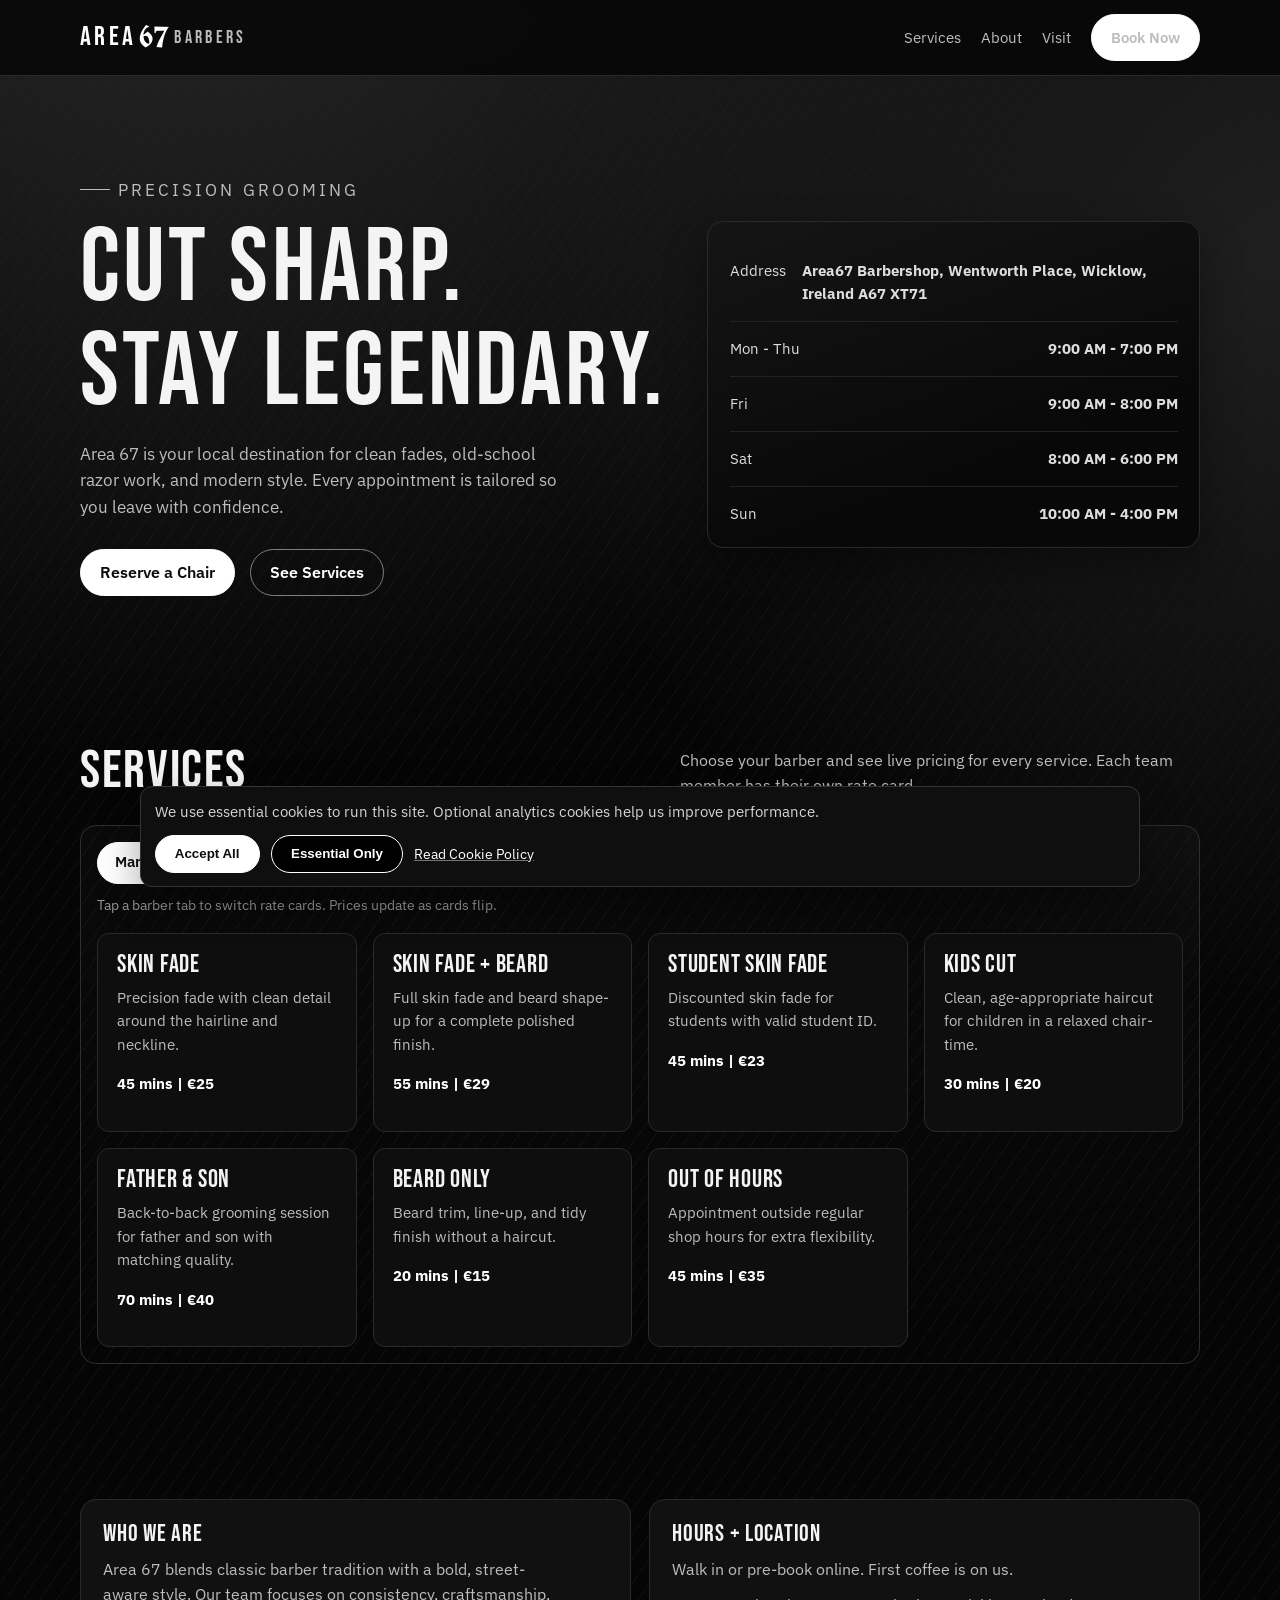
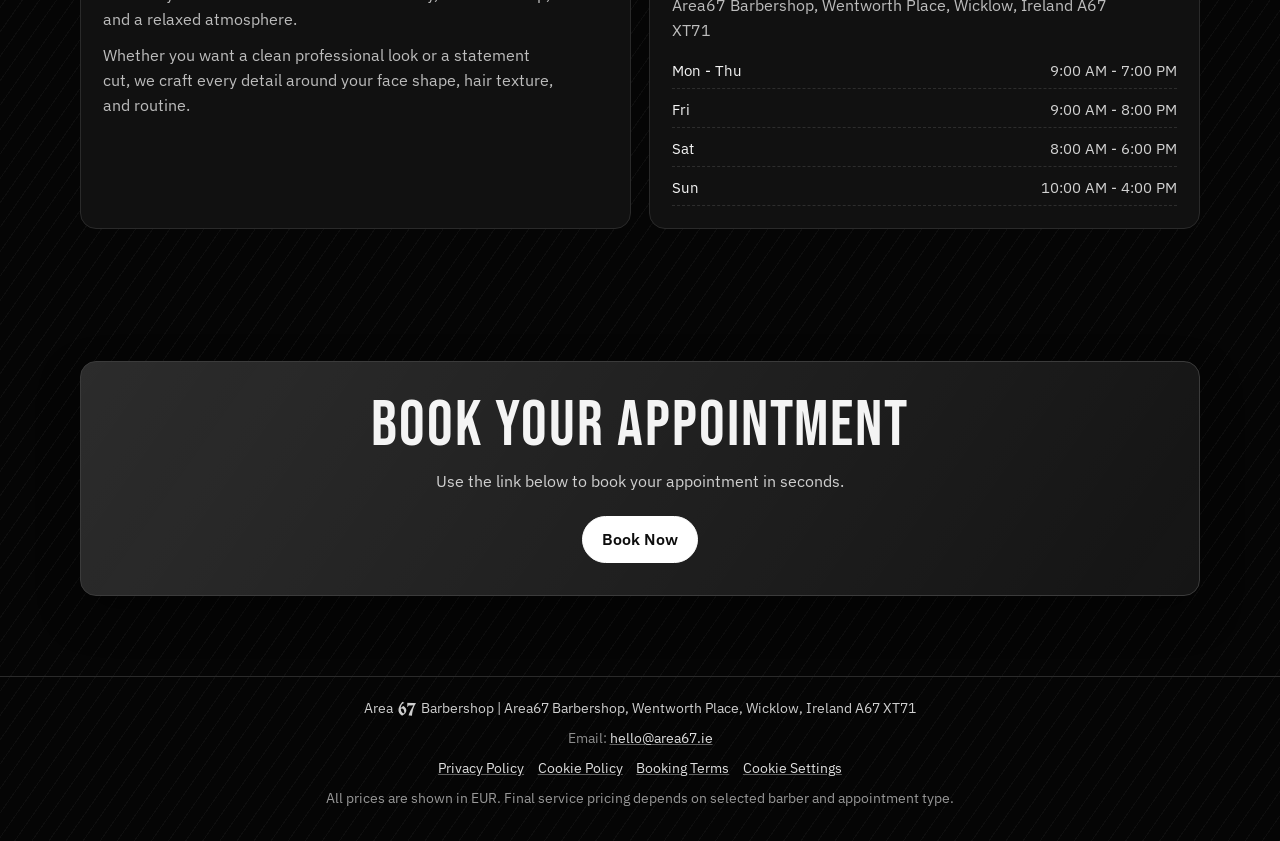
==== index.html @ 2761748b "created site Co-authored-by: Copilot <copilot@github.com>" ====
<!DOCTYPE html>
<html lang="en">
<head>
  <meta charset="UTF-8">
  <meta name="viewport" content="width=device-width, initial-scale=1.0">
  <title>Area 67 | Barber Shop</title>
  <meta
    name="description"
    content="Area 67 is a modern barber shop delivering sharp cuts, clean fades, and classic grooming in a bold black and white style."
  >
  <link rel="preconnect" href="https://fonts.googleapis.com">
  <link rel="preconnect" href="https://fonts.gstatic.com" crossorigin>
  <link
    href="https://fonts.googleapis.com/css2?family=Bebas+Neue&family=IBM+Plex+Sans:wght@300;400;600;700&family=UnifrakturCook:wght@700&display=swap"
    rel="stylesheet"
  >
  <link rel="stylesheet" href="styles.css">
</head>
<body>
  <header class="topbar">
    <div class="wrap topbar-inner">
      <a class="brand" href="#home">
        <span class="brand-area">Area</span>
        <span class="mark-67">67</span>
        <span class="brand-sub">Barbers</span>
      </a>
      <nav class="nav" aria-label="Primary">
        <a href="#services">Services</a>
        <a href="#about">About</a>
        <a href="#visit">Visit</a>
        <a class="btn btn-primary" href="#book">Book Now</a>
      </nav>
    </div>
  </header>

  <main id="home">
    <section class="hero">
      <div class="wrap hero-grid">
        <div>
          <p class="eyebrow" data-reveal="1">Precision Grooming</p>
          <h1 data-reveal="2">CUT SHARP.<br>STAY LEGENDARY.</h1>
          <p data-reveal="3">
            Area 67 is your local destination for clean fades, old-school razor work,
            and modern style. Every appointment is tailored so you leave with confidence.
          </p>
          <div class="hero-actions" data-reveal="4">
            <a class="btn btn-primary" href="#book">Reserve a Chair</a>
            <a class="btn btn-ghost" href="#services">See Services</a>
          </div>
        </div>

        <aside class="hero-card" aria-label="Today at Area 67">
          <div class="line"><span>Address</span><strong>Area67 Barbershop, Wentworth Place, Wicklow, Ireland A67 XT71</strong></div>
          <div class="line"><span>Mon - Thu</span><strong>9:00 AM - 7:00 PM</strong></div>
          <div class="line"><span>Fri</span><strong>9:00 AM - 8:00 PM</strong></div>
          <div class="line"><span>Sat</span><strong>8:00 AM - 6:00 PM</strong></div>
          <div class="line"><span>Sun</span><strong>10:00 AM - 4:00 PM</strong></div>
        </aside>
      </div>
    </section>

    <section id="services">
      <div class="wrap">
        <div class="section-head">
          <h2>Services</h2>
          <p>
            Choose your barber and see live pricing for every service.
            Each team member has their own rate card.
          </p>
        </div>

        <div class="services-shell">
          <div class="barber-tabs" role="tablist" aria-label="Select Barber">
            <button class="barber-tab is-active" type="button" role="tab" aria-selected="true" tabindex="0" data-barber="mark">Mark</button>
            <button class="barber-tab" type="button" role="tab" aria-selected="false" tabindex="-1" data-barber="ronan">Ronan</button>
            <button class="barber-tab" type="button" role="tab" aria-selected="false" tabindex="-1" data-barber="dean">Dean</button>
          </div>
          <p class="services-note">Tap a barber tab to switch rate cards. Prices update as cards flip.</p>

          <div class="services-grid" role="tabpanel" aria-label="Service Prices">
          <article class="service">
            <h3>Skin Fade</h3>
            <p>
              Precision fade with clean detail around the hairline and neckline.
            </p>
            <p class="price">45 mins | <span class="service-price" data-service="skinFade">&euro;25</span></p>
          </article>
          <article class="service">
            <h3>Skin Fade + Beard</h3>
            <p>
              Full skin fade and beard shape-up for a complete polished finish.
            </p>
            <p class="price">55 mins | <span class="service-price" data-service="skinFadeBeard">&euro;29</span></p>
          </article>
          <article class="service">
            <h3>Student Skin Fade</h3>
            <p>
              Discounted skin fade for students with valid student ID.
            </p>
            <p class="price">45 mins | <span class="service-price" data-service="studentSkinFade">&euro;23</span></p>
          </article>
          <article class="service">
            <h3>Kids Cut</h3>
            <p>
              Clean, age-appropriate haircut for children in a relaxed chair-time.
            </p>
            <p class="price">30 mins | <span class="service-price" data-service="kidsCut">&euro;20</span></p>
          </article>
          <article class="service">
            <h3>Father &amp; Son</h3>
            <p>
              Back-to-back grooming session for father and son with matching quality.
            </p>
            <p class="price">70 mins | <span class="service-price" data-service="fatherSon">&euro;40</span></p>
          </article>
          <article class="service">
            <h3>Beard Only</h3>
            <p>
              Beard trim, line-up, and tidy finish without a haircut.
            </p>
            <p class="price">20 mins | <span class="service-price" data-service="beardOnly">&euro;15</span></p>
          </article>
          <article class="service">
            <h3>Out of Hours</h3>
            <p>
              Appointment outside regular shop hours for extra flexibility.
            </p>
            <p class="price">45 mins | <span class="service-price" data-service="outOfHours">&euro;35</span></p>
          </article>
          </div>
        </div>
      </div>
    </section>

    <section id="about">
      <div class="wrap split">
        <article class="panel">
          <h2>Who We Are</h2>
          <p>
            Area 67 blends classic barber tradition with a bold, street-aware style.
            Our team focuses on consistency, craftsmanship, and a relaxed atmosphere.
          </p>
          <p>
            Whether you want a clean professional look or a statement cut, we craft
            every detail around your face shape, hair texture, and routine.
          </p>
        </article>

        <article class="panel" id="visit">
          <h2>Hours + Location</h2>
          <p>Walk in or pre-book online. First coffee is on us.</p>
          <p>Area67 Barbershop, Wentworth Place, Wicklow, Ireland A67 XT71</p>
          <div class="hours" role="group" aria-label="Opening Hours">
            <div class="hours-row"><span>Mon - Thu</span><span>9:00 AM - 7:00 PM</span></div>
            <div class="hours-row"><span>Fri</span><span>9:00 AM - 8:00 PM</span></div>
            <div class="hours-row"><span>Sat</span><span>8:00 AM - 6:00 PM</span></div>
            <div class="hours-row"><span>Sun</span><span>10:00 AM - 4:00 PM</span></div>
          </div>
        </article>
      </div>
    </section>

    <section class="cta" id="book">
      <div class="wrap">
        <div class="cta-box">
          <h2>Book Your Appointment</h2>
          <p>Use the link below to book your appointment in seconds.</p>

          <div class="booking-actions">
            <a
              class="btn btn-primary"
              href="https://area67barbershop.resurva.com/setup/schedule?utm_source=ig&utm_medium=social&utm_content=link_in_bio&fbclid=PAZXh0bgNhZW0CMTEAc3J0YwZhcHBfaWQPOTM2NjE5NzQzMzkyNDU5AAGnultvOgio1y6CcfB5xbN4PMm_neVGWay00D0aU-7tb61X-ncNCI0bT1IBFow_aem_NWXIrEiBk0nKZkxMyjL7mQ"
              target="_blank"
              rel="noopener noreferrer"
            >Book Now</a>
          </div>
        </div>
      </div>
    </section>
  </main>

  <footer>
    <div class="wrap footer-content">
      <p class="footer-brand">Area <span class="mark-67 mark-67-footer">67</span> Barbershop | Area67 Barbershop, Wentworth Place, Wicklow, Ireland A67 XT71</p>
      <p class="footer-contact">Email: <a href="mailto:hello@area67.ie">hello@area67.ie</a></p>
      <nav class="footer-legal-links" aria-label="Legal Links">
        <a href="privacy.html">Privacy Policy</a>
        <a href="cookie-policy.html">Cookie Policy</a>
        <a href="terms.html">Booking Terms</a>
        <button type="button" class="footer-link-button" id="manage-cookies">Cookie Settings</button>
      </nav>
      <p class="footer-small">All prices are shown in EUR. Final service pricing depends on selected barber and appointment type.</p>
    </div>
  </footer>

  <div class="cookie-banner" id="cookie-banner" hidden>
    <div class="cookie-banner-inner" role="dialog" aria-live="polite" aria-label="Cookie Preferences">
      <p>We use essential cookies to run this site. Optional analytics cookies help us improve performance.</p>
      <div class="cookie-banner-actions">
        <button type="button" class="btn btn-primary" id="cookie-accept-all">Accept All</button>
        <button type="button" class="btn btn-ghost" id="cookie-essential-only">Essential Only</button>
        <a href="cookie-policy.html">Read Cookie Policy</a>
      </div>
    </div>
  </div>

  <script>
    const pricingByBarber = {
      mark: {
        skinFade: 25,
        skinFadeBeard: 29,
        studentSkinFade: 23,
        kidsCut: 20,
        fatherSon: 40,
        beardOnly: 15,
        outOfHours: 35
      },
      ronan: {
        skinFade: 27,
        skinFadeBeard: 31,
        studentSkinFade: 24,
        kidsCut: 21,
        fatherSon: 43,
        beardOnly: 16,
        outOfHours: 37
      },
      dean: {
        skinFade: 30,
        skinFadeBeard: 34,
        studentSkinFade: 26,
        kidsCut: 22,
        fatherSon: 46,
        beardOnly: 17,
        outOfHours: 38
      }
    };

    const barberTabs = document.querySelectorAll(".barber-tab");
    const servicePrices = document.querySelectorAll(".service-price");
    const servicesGrid = document.querySelector(".services-grid");
    let priceUpdateTimer;
    let flipCleanupTimer;
    let activeBarber = "mark";

    function updateServicePrices(barberKey) {
      const barberPrices = pricingByBarber[barberKey];
      if (!barberPrices) {
        return;
      }

      servicePrices.forEach((priceEl) => {
        const serviceKey = priceEl.dataset.service;
        const nextPrice = barberPrices[serviceKey];
        if (typeof nextPrice === "number") {
          priceEl.innerHTML = "&euro;" + nextPrice;
        }
      });
    }

    function animateServicePriceChange(barberKey) {
      if (!servicesGrid) {
        updateServicePrices(barberKey);
        return;
      }

      servicesGrid.classList.remove("is-flipping");
      void servicesGrid.offsetWidth;
      servicesGrid.classList.add("is-flipping");

      clearTimeout(priceUpdateTimer);
      clearTimeout(flipCleanupTimer);

      priceUpdateTimer = setTimeout(() => {
        updateServicePrices(barberKey);
      }, 260);

      flipCleanupTimer = setTimeout(() => {
        servicesGrid.classList.remove("is-flipping");
      }, 900);
    }

    function setActiveBarber(barberKey) {
      activeBarber = barberKey;
      barberTabs.forEach((tab) => {
        const isSelected = tab.dataset.barber === barberKey;
        tab.classList.toggle("is-active", isSelected);
        tab.setAttribute("aria-selected", String(isSelected));
        tab.tabIndex = isSelected ? 0 : -1;
      });
    }

    barberTabs.forEach((tab, index) => {
      tab.addEventListener("click", () => {
        const barberKey = tab.dataset.barber;
        if (!barberKey || barberKey === activeBarber) {
          return;
        }
        setActiveBarber(barberKey);
        animateServicePriceChange(barberKey);
      });

      tab.addEventListener("keydown", (event) => {
        if (event.key !== "ArrowRight" && event.key !== "ArrowLeft") {
          return;
        }

        event.preventDefault();
        const nextIndex =
          event.key === "ArrowRight"
            ? (index + 1) % barberTabs.length
            : (index - 1 + barberTabs.length) % barberTabs.length;
        const nextTab = barberTabs[nextIndex];
        nextTab.focus();

        const barberKey = nextTab.dataset.barber;
        if (!barberKey || barberKey === activeBarber) {
          return;
        }
        setActiveBarber(barberKey);
        animateServicePriceChange(barberKey);
      });
    });

    setActiveBarber(activeBarber);
    updateServicePrices(activeBarber);

    const cookieBanner = document.getElementById("cookie-banner");
    const cookieAcceptButton = document.getElementById("cookie-accept-all");
    const cookieEssentialButton = document.getElementById("cookie-essential-only");
    const manageCookiesButton = document.getElementById("manage-cookies");
    const consentStorageKey = "area67_cookie_consent";

    function setCookieConsent(value) {
      localStorage.setItem(consentStorageKey, value);
      cookieBanner.hidden = true;
      window.area67CookieConsent = value;
    }

    function showCookieBanner() {
      if (!cookieBanner) {
        return;
      }
      cookieBanner.hidden = false;
    }

    function initializeCookieConsent() {
      const storedConsent = localStorage.getItem(consentStorageKey);
      if (!storedConsent) {
        showCookieBanner();
        return;
      }
      window.area67CookieConsent = storedConsent;
    }

    if (cookieAcceptButton) {
      cookieAcceptButton.addEventListener("click", () => {
        setCookieConsent("all");
      });
    }

    if (cookieEssentialButton) {
      cookieEssentialButton.addEventListener("click", () => {
        setCookieConsent("essential");
      });
    }

    if (manageCookiesButton) {
      manageCookiesButton.addEventListener("click", () => {
        showCookieBanner();
      });
    }

    initializeCookieConsent();
  </script>
</body>
</html>
---- styles.css ----
:root {
  --bg: #050505;
  --panel: #111111;
  --text: #f4f4f4;
  --muted: #bdbdbd;
  --line: #2a2a2a;
  --white: #ffffff;
  --radius: 16px;
  --shadow: 0 18px 40px rgba(0, 0, 0, 0.35);
  --max-width: 1120px;
  --ease: 250ms ease;
}

* {
  box-sizing: border-box;
  margin: 0;
  padding: 0;
}

html,
body {
  width: 100%;
  min-height: 100%;
  scroll-behavior: smooth;
}

body {
  font-family: "IBM Plex Sans", sans-serif;
  color: var(--text);
  background:
    radial-gradient(circle at 15% -10%, #2c2c2c 0%, rgba(0, 0, 0, 0) 35%),
    radial-gradient(circle at 100% 10%, #1f1f1f 0%, rgba(0, 0, 0, 0) 30%),
    repeating-linear-gradient(
      -55deg,
      rgba(255, 255, 255, 0.035) 0,
      rgba(255, 255, 255, 0.035) 1px,
      transparent 1px,
      transparent 14px
    ),
    var(--bg);
  line-height: 1.55;
}

a {
  color: inherit;
  text-decoration: none;
}

.wrap {
  width: min(var(--max-width), 92%);
  margin: 0 auto;
}

.topbar {
  position: sticky;
  top: 0;
  z-index: 10;
  backdrop-filter: blur(7px);
  background: rgba(5, 5, 5, 0.82);
  border-bottom: 1px solid var(--line);
}

.topbar-inner {
  display: flex;
  align-items: center;
  justify-content: space-between;
  padding: 0.9rem 0;
}

.brand {
  display: inline-flex;
  align-items: flex-end;
  gap: 0.2rem;
  font-family: "Bebas Neue", sans-serif;
  letter-spacing: 0.12em;
  font-size: 1.7rem;
  color: var(--white);
}

.brand-area {
  line-height: 1;
}

.mark-67 {
  font-family: "UnifrakturCook", "Times New Roman", serif;
  font-size: 1.95rem;
  letter-spacing: 0.01em;
  line-height: 0.85;
  transform: translateY(-1px);
  display: inline-block;
}

.brand-sub {
  align-self: flex-start;
  color: var(--muted);
  font-size: 1.1rem;
  vertical-align: super;
  margin-left: 0.15rem;
}

.mark-67-footer {
  font-size: 1.2rem;
  vertical-align: middle;
  margin: 0 0.1rem;
}

.nav {
  display: flex;
  align-items: center;
  gap: 1.25rem;
  font-size: 0.95rem;
}

.nav a {
  color: var(--muted);
  transition: color var(--ease);
}

.nav a:hover {
  color: var(--white);
}

.btn {
  display: inline-flex;
  align-items: center;
  justify-content: center;
  border: 1px solid var(--white);
  border-radius: 999px;
  padding: 0.65rem 1.2rem;
  font-weight: 600;
  transition: transform var(--ease), background var(--ease), color var(--ease);
}

.btn:hover {
  transform: translateY(-2px);
}

.btn-primary {
  background: var(--white);
  color: #0d0d0d;
}

.btn-primary:hover {
  background: #dedede;
}

.btn-ghost {
  color: var(--white);
  border-color: #7f7f7f;
}

.btn-ghost:hover {
  border-color: var(--white);
  background: rgba(255, 255, 255, 0.1);
}

.hero {
  padding: 6rem 0 5rem;
  overflow: clip;
}

.hero-grid {
  display: grid;
  gap: 2.2rem;
  grid-template-columns: 1.2fr 1fr;
  align-items: center;
}

.eyebrow {
  display: inline-flex;
  align-items: center;
  gap: 0.5rem;
  font-size: 0.8rem;
  text-transform: uppercase;
  letter-spacing: 0.18em;
  color: var(--muted);
  margin-bottom: 0.9rem;
}

.eyebrow::before {
  content: "";
  width: 30px;
  height: 1px;
  background: var(--muted);
}

h1,
h2,
h3 {
  font-family: "Bebas Neue", sans-serif;
  letter-spacing: 0.03em;
  line-height: 1;
  font-weight: 400;
}

h1 {
  font-size: clamp(2.8rem, 10vw, 6.5rem);
  margin-bottom: 1rem;
}

.hero p {
  color: var(--muted);
  font-size: 1.06rem;
  max-width: 48ch;
}

.hero-actions {
  display: flex;
  gap: 0.9rem;
  margin-top: 1.8rem;
  flex-wrap: wrap;
}

.hero-card {
  background: linear-gradient(160deg, #151515, #080808 70%);
  border: 1px solid var(--line);
  border-radius: var(--radius);
  box-shadow: var(--shadow);
  padding: 1.35rem;
  animation: floatIn 700ms ease both;
  animation-delay: 240ms;
}

.hero-card .line {
  display: flex;
  justify-content: space-between;
  gap: 1rem;
  padding: 0.95rem 0;
  border-bottom: 1px solid #232323;
  color: #dddddd;
  font-size: 0.95rem;
}

.hero-card .line:last-child {
  border-bottom: none;
  padding-bottom: 0;
}

section {
  padding: 4.2rem 0;
}

.section-head {
  display: flex;
  align-items: end;
  justify-content: space-between;
  gap: 1.2rem;
  margin-bottom: 1.7rem;
}

.section-head h2 {
  font-size: clamp(2rem, 5vw, 3.4rem);
}

.section-head p {
  max-width: 52ch;
  color: var(--muted);
}

.services-shell {
  border: 1px solid #2f2f2f;
  border-radius: var(--radius);
  background: linear-gradient(180deg, rgba(255, 255, 255, 0.02), rgba(255, 255, 255, 0));
  padding: 1rem;
}

.barber-tabs {
  display: flex;
  gap: 0.6rem;
  flex-wrap: wrap;
  margin-bottom: 0.7rem;
}

.barber-tab {
  border: 1px solid #4e4e4e;
  background: #121212;
  color: #d7d7d7;
  border-radius: 999px;
  padding: 0.52rem 1.05rem;
  font: inherit;
  font-size: 0.92rem;
  font-weight: 600;
  cursor: pointer;
  transition: border-color var(--ease), color var(--ease), background var(--ease), transform var(--ease);
}

.barber-tab:hover {
  border-color: #8c8c8c;
  color: #ffffff;
  transform: translateY(-1px);
}

.barber-tab:focus-visible {
  outline: 2px solid #f1f1f1;
  outline-offset: 2px;
}

.barber-tab.is-active {
  background: #ffffff;
  color: #0e0e0e;
  border-color: #ffffff;
}

.services-note {
  color: #989898;
  font-size: 0.88rem;
  margin-bottom: 1rem;
}

.services-grid {
  display: grid;
  grid-template-columns: repeat(4, minmax(0, 1fr));
  gap: 1rem;
  perspective: 1100px;
}

.services-grid.is-flipping .service {
  backface-visibility: hidden;
  transform-origin: center center;
  animation: flipCardHorizontal 520ms cubic-bezier(0.5, 0.05, 0.2, 1) both;
}

.services-grid.is-flipping .service:nth-child(2) {
  animation-delay: 40ms;
}

.services-grid.is-flipping .service:nth-child(3) {
  animation-delay: 80ms;
}

.services-grid.is-flipping .service:nth-child(4) {
  animation-delay: 120ms;
}

.services-grid.is-flipping .service:nth-child(5) {
  animation-delay: 160ms;
}

.services-grid.is-flipping .service:nth-child(6) {
  animation-delay: 200ms;
}

.services-grid.is-flipping .service:nth-child(7) {
  animation-delay: 240ms;
}

.service {
  background: #0e0e0e;
  border: 1px solid var(--line);
  border-radius: calc(var(--radius) - 4px);
  padding: 1.2rem;
  min-height: 195px;
  transition: border-color var(--ease), transform var(--ease);
}

.service:hover {
  border-color: #787878;
  transform: translateY(-4px);
}

.service h3 {
  font-size: 1.55rem;
  margin-bottom: 0.5rem;
}

.service p {
  color: var(--muted);
  margin-bottom: 1rem;
  font-size: 0.95rem;
}

.service .price {
  font-size: 0.95rem;
  font-weight: 700;
  color: var(--white);
}

.split {
  display: grid;
  grid-template-columns: repeat(2, minmax(0, 1fr));
  gap: 1.1rem;
}

.panel {
  background: var(--panel);
  border: 1px solid var(--line);
  border-radius: var(--radius);
  padding: 1.4rem;
}

.panel p {
  color: var(--muted);
  margin-top: 0.7rem;
  max-width: 45ch;
}

.hours {
  display: grid;
  gap: 0.55rem;
  margin-top: 1rem;
  font-size: 0.95rem;
}

.hours-row {
  display: flex;
  justify-content: space-between;
  border-bottom: 1px dashed #2d2d2d;
  padding-bottom: 0.35rem;
}

.hours-row span:last-child {
  color: #d2d2d2;
}

.cta {
  position: relative;
  padding: 4rem 0 5rem;
}

.cta-box {
  background:
    linear-gradient(125deg, rgba(255, 255, 255, 0.13), rgba(255, 255, 255, 0.03)),
    #0d0d0d;
  border: 1px solid #3b3b3b;
  border-radius: var(--radius);
  padding: 2rem;
  text-align: center;
  box-shadow: var(--shadow);
}

.cta-box h2 {
  font-size: clamp(2.1rem, 7vw, 4rem);
  margin-bottom: 0.7rem;
}

.cta-box p {
  color: #d0d0d0;
  max-width: 60ch;
  margin: 0 auto 1.4rem;
}

.booking-actions {
  margin-top: 1rem;
  display: flex;
  justify-content: center;
  gap: 0.8rem;
  flex-wrap: wrap;
}

footer {
  border-top: 1px solid var(--line);
  padding: 1.3rem 0 2rem;
  color: #8d8d8d;
  font-size: 0.85rem;
  text-align: center;
}

.footer-content {
  display: grid;
  gap: 0.55rem;
}

.footer-brand {
  color: #cfcfcf;
}

.footer-contact a,
.footer-legal-links a {
  color: #dfdfdf;
  text-decoration: underline;
  text-decoration-color: #5f5f5f;
}

.footer-legal-links {
  display: flex;
  align-items: center;
  justify-content: center;
  gap: 0.85rem;
  flex-wrap: wrap;
}

.footer-link-button {
  border: none;
  background: transparent;
  color: #dfdfdf;
  text-decoration: underline;
  text-decoration-color: #5f5f5f;
  cursor: pointer;
  font: inherit;
  padding: 0;
}

.footer-small {
  color: #989898;
}

.cookie-banner {
  position: fixed;
  left: 0;
  right: 0;
  bottom: 0;
  z-index: 20;
  padding: 0.8rem;
}

.cookie-banner-inner {
  width: min(1000px, 96%);
  margin: 0 auto;
  background: #0f0f0f;
  border: 1px solid #343434;
  border-radius: 12px;
  padding: 0.85rem;
  box-shadow: var(--shadow);
  display: grid;
  gap: 0.7rem;
}

.cookie-banner-inner p {
  color: #d5d5d5;
  font-size: 0.92rem;
}

.cookie-banner-actions {
  display: flex;
  align-items: center;
  gap: 0.7rem;
  flex-wrap: wrap;
}

.cookie-banner-actions a {
  color: #ffffff;
  text-decoration: underline;
  text-decoration-color: #757575;
  font-size: 0.9rem;
}

.cookie-banner-actions #cookie-essential-only {
  background: #000000;
  color: #ffffff;
  border-color: #ffffff;
  transition: background 250ms ease, color 250ms ease;
}

.cookie-banner-actions #cookie-essential-only:hover {
  background: #ffffff;
  color: #000000;
}

.legal-main {
  padding: 4rem 0;
}

.legal-card {
  max-width: 900px;
  margin: 0 auto;
  border: 1px solid var(--line);
  background: #0f0f0f;
  border-radius: var(--radius);
  padding: 1.4rem;
}

.legal-card h1 {
  font-size: clamp(2rem, 7vw, 3.3rem);
  margin-bottom: 0.6rem;
}

.legal-card h2 {
  font-size: clamp(1.4rem, 4vw, 2rem);
  margin-top: 1.4rem;
  margin-bottom: 0.5rem;
}

.legal-card p,
.legal-card li {
  color: #d2d2d2;
}

.legal-card ul {
  padding-left: 1.1rem;
}

.legal-note {
  margin-top: 1.2rem;
  font-size: 0.9rem;
  color: #aaaaaa;
}

[data-reveal] {
  opacity: 0;
  transform: translateY(20px);
  animation: reveal 600ms ease forwards;
}

[data-reveal="2"] {
  animation-delay: 120ms;
}

[data-reveal="3"] {
  animation-delay: 240ms;
}

[data-reveal="4"] {
  animation-delay: 360ms;
}

@keyframes reveal {
  to {
    opacity: 1;
    transform: translateY(0);
  }
}

@keyframes floatIn {
  from {
    opacity: 0;
    transform: translateX(26px) scale(0.98);
  }
  to {
    opacity: 1;
    transform: translateX(0) scale(1);
  }
}

@keyframes flipCardHorizontal {
  0% {
    opacity: 1;
    transform: rotateY(0deg) scale(1);
  }
  50% {
    opacity: 0.28;
    transform: rotateY(90deg) scale(0.98);
  }
  100% {
    opacity: 1;
    transform: rotateY(0deg) scale(1);
  }
}

@media (max-width: 950px) {
  .hero-grid,
  .services-grid,
  .split {
    grid-template-columns: 1fr;
  }

  .topbar-inner {
    flex-wrap: wrap;
    gap: 0.85rem;
  }

  .nav {
    width: 100%;
    justify-content: space-between;
  }

  .hero {
    padding-top: 4.5rem;
  }

  .section-head {
    flex-direction: column;
    align-items: start;
  }
}

@media (max-width: 560px) {
  .barber-tabs {
    gap: 0.45rem;
  }

  .barber-tab {
    padding: 0.5rem 0.9rem;
    font-size: 0.88rem;
  }

  .nav {
    gap: 0.8rem;
    font-size: 0.9rem;
  }

  .btn {
    padding: 0.6rem 1rem;
  }

  .hero-actions {
    width: 100%;
  }

  .hero-actions .btn {
    flex: 1;
  }

  .cookie-banner-actions {
    flex-direction: column;
    align-items: stretch;
  }

  .cookie-banner-actions .btn {
    width: 100%;
  }

}
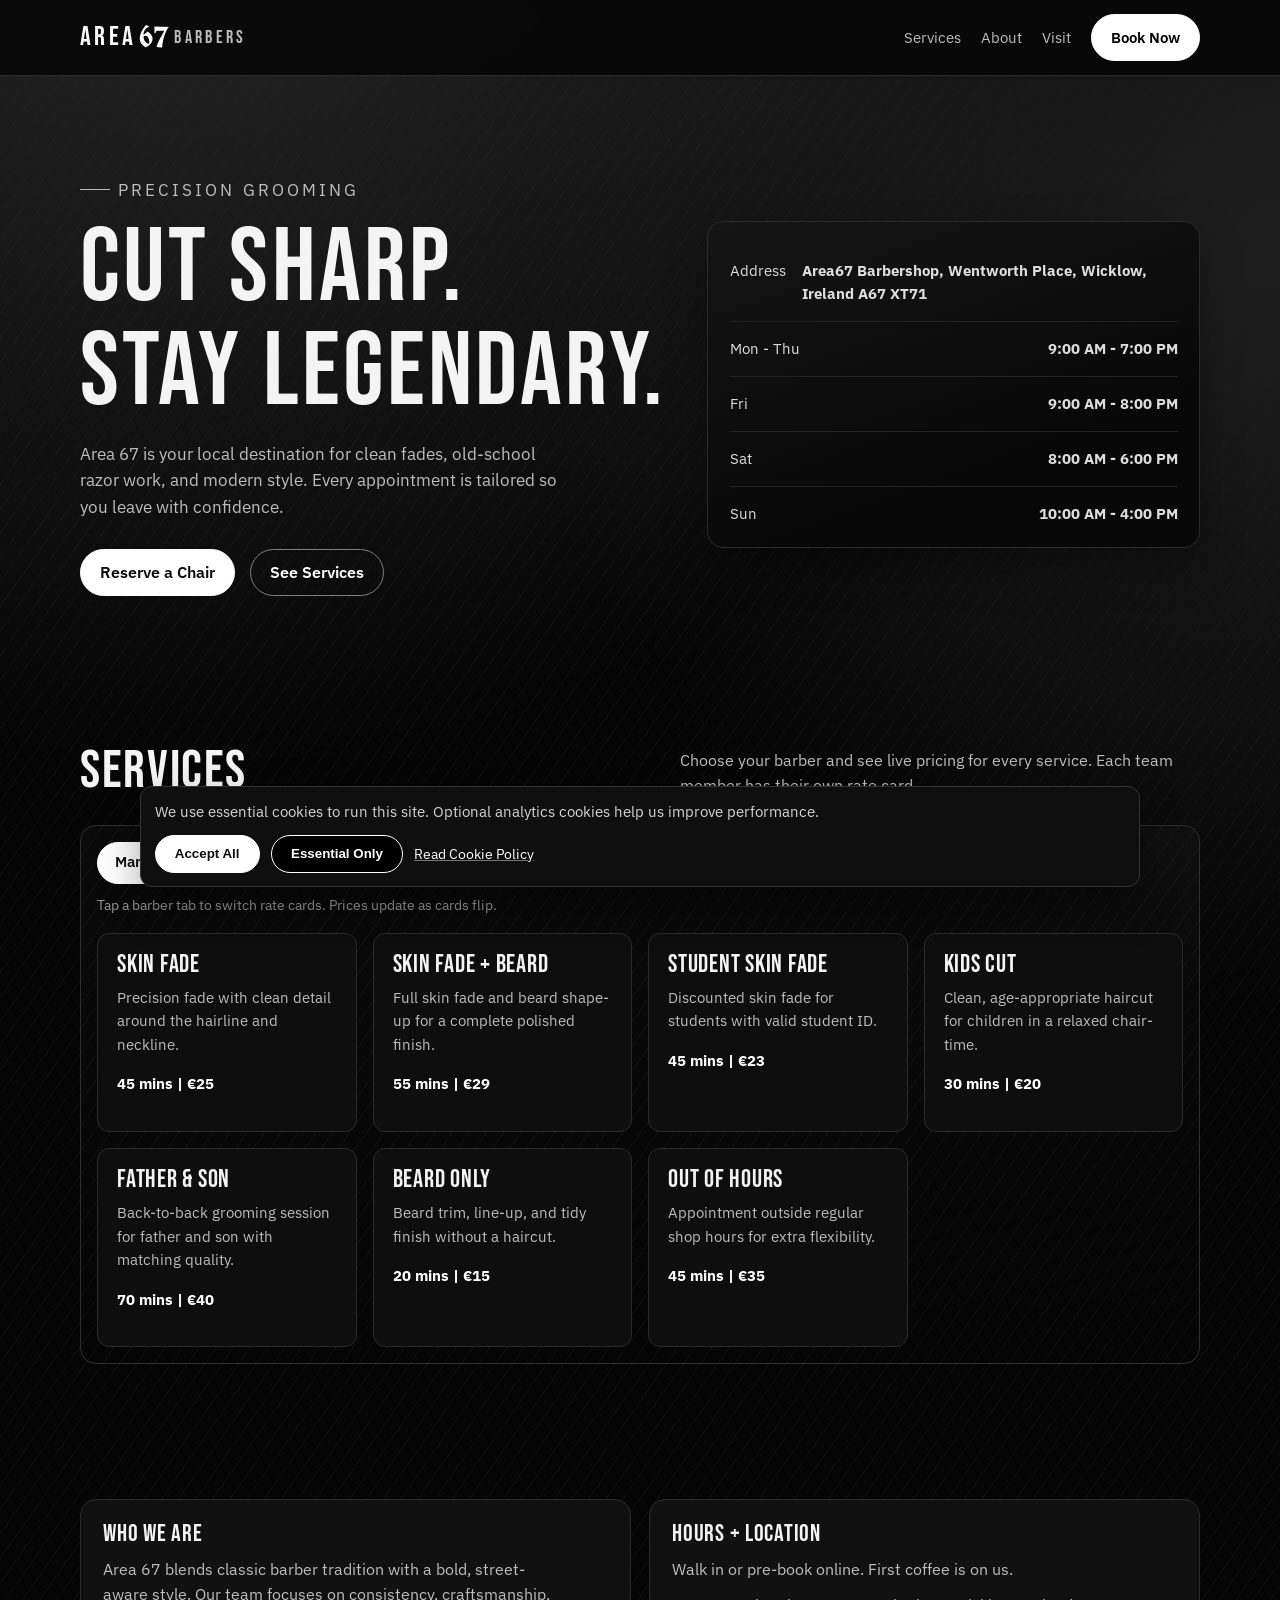
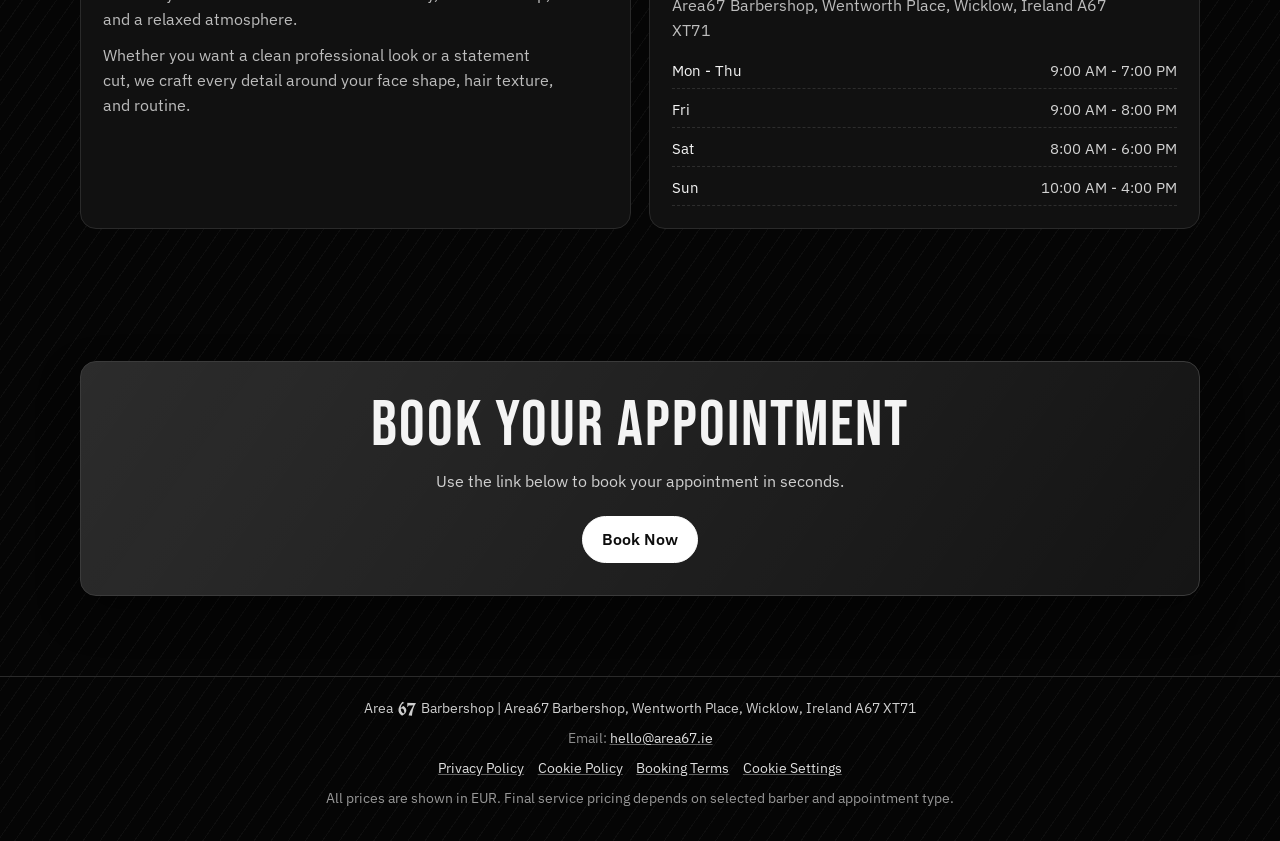
==== commit 627e8501: "updated nav bar styling slightly and fixed book now button on navbar Co-authored-by: Copilot <copilo" ====
--- a/index.html
+++ b/index.html
@@ -28,7 +28,12 @@
         <a href="#services">Services</a>
         <a href="#about">About</a>
         <a href="#visit">Visit</a>
-        <a class="btn btn-primary" href="#book">Book Now</a>
+        <a
+          class="btn btn-primary"
+          href="https://area67barbershop.resurva.com/setup/schedule?utm_source=ig&utm_medium=social&utm_content=link_in_bio&fbclid=PAZXh0bgNhZW0CMTEAc3J0YwZhcHBfaWQPOTM2NjE5NzQzMzkyNDU5AAGnultvOgio1y6CcfB5xbN4PMm_neVGWay00D0aU-7tb61X-ncNCI0bT1IBFow_aem_NWXIrEiBk0nKZkxMyjL7mQ"
+          target="_blank"
+          rel="noopener noreferrer"
+        >Book Now</a>
       </nav>
     </div>
   </header>
--- a/styles.css
+++ b/styles.css
@@ -140,6 +140,10 @@
   color: #0d0d0d;
 }
 
+.nav .btn-primary {
+  color: #000000;
+}
+
 .btn-primary:hover {
   background: #dedede;
 }
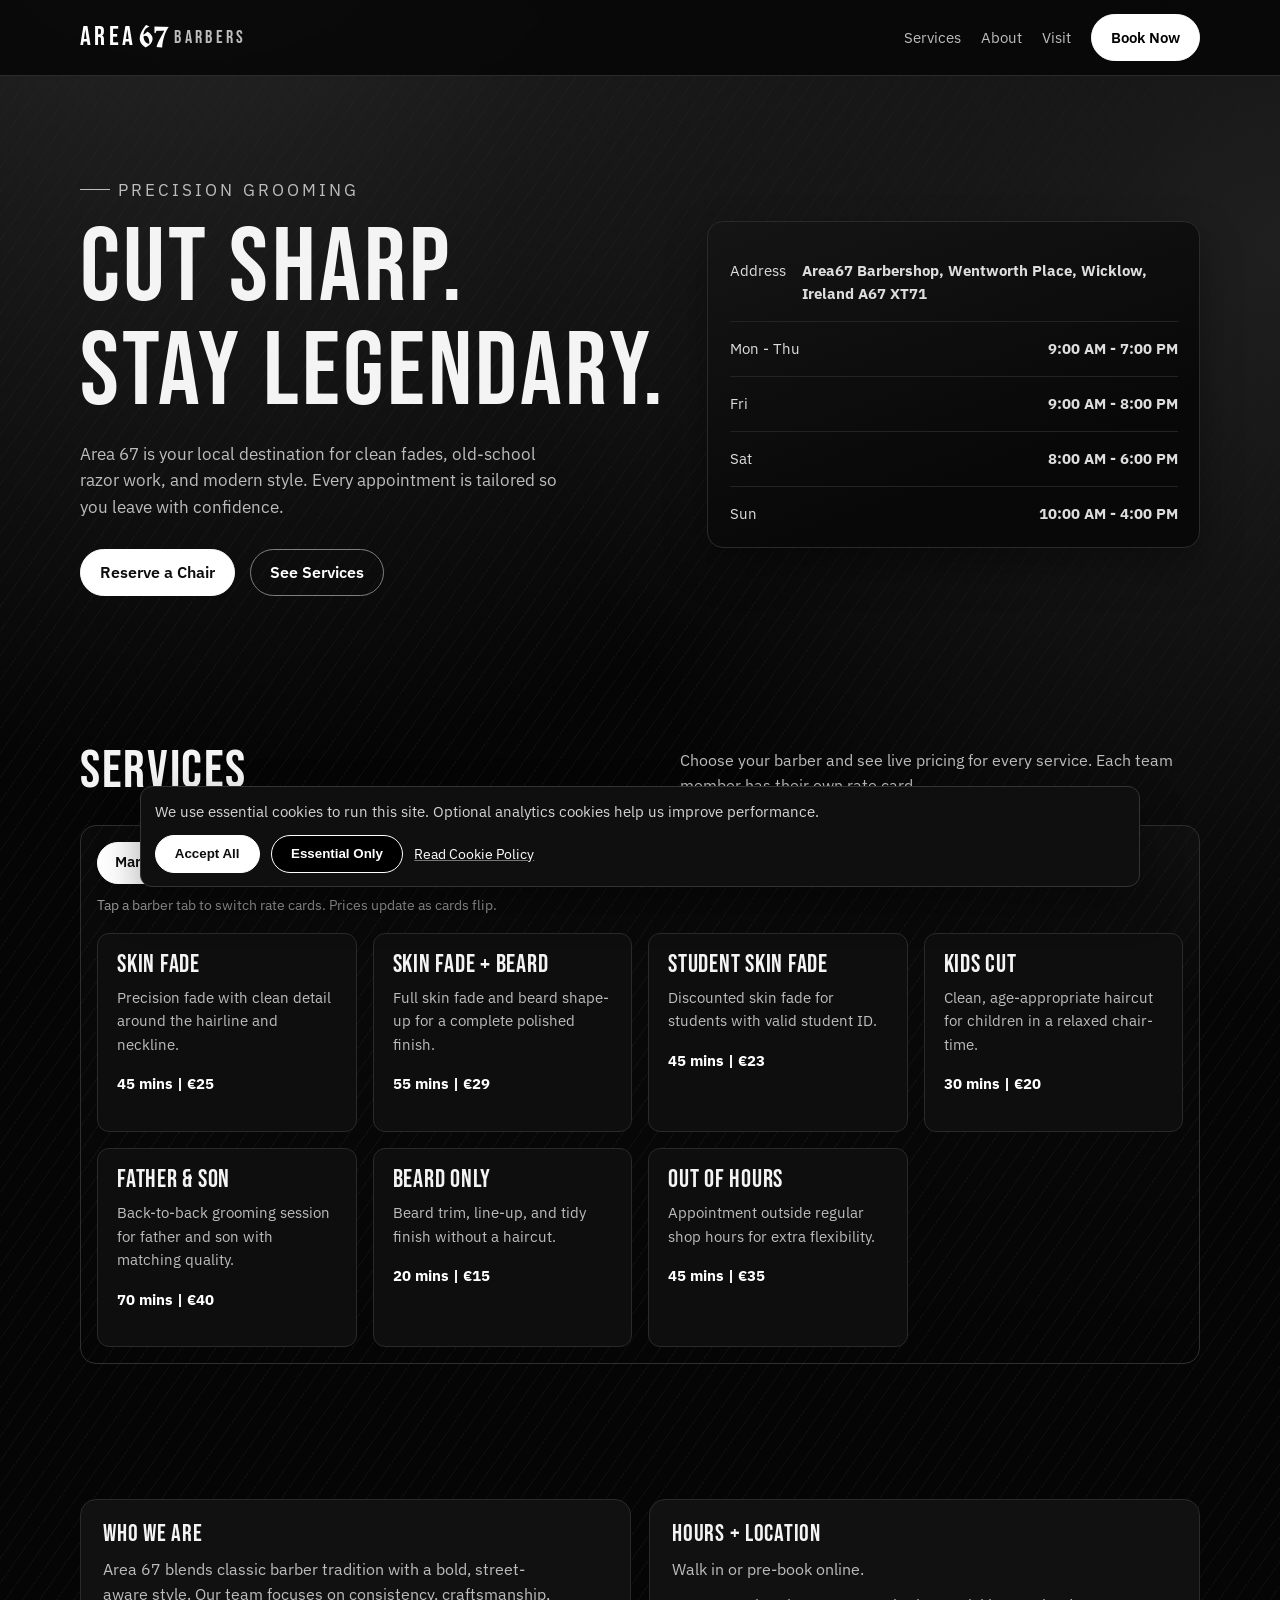
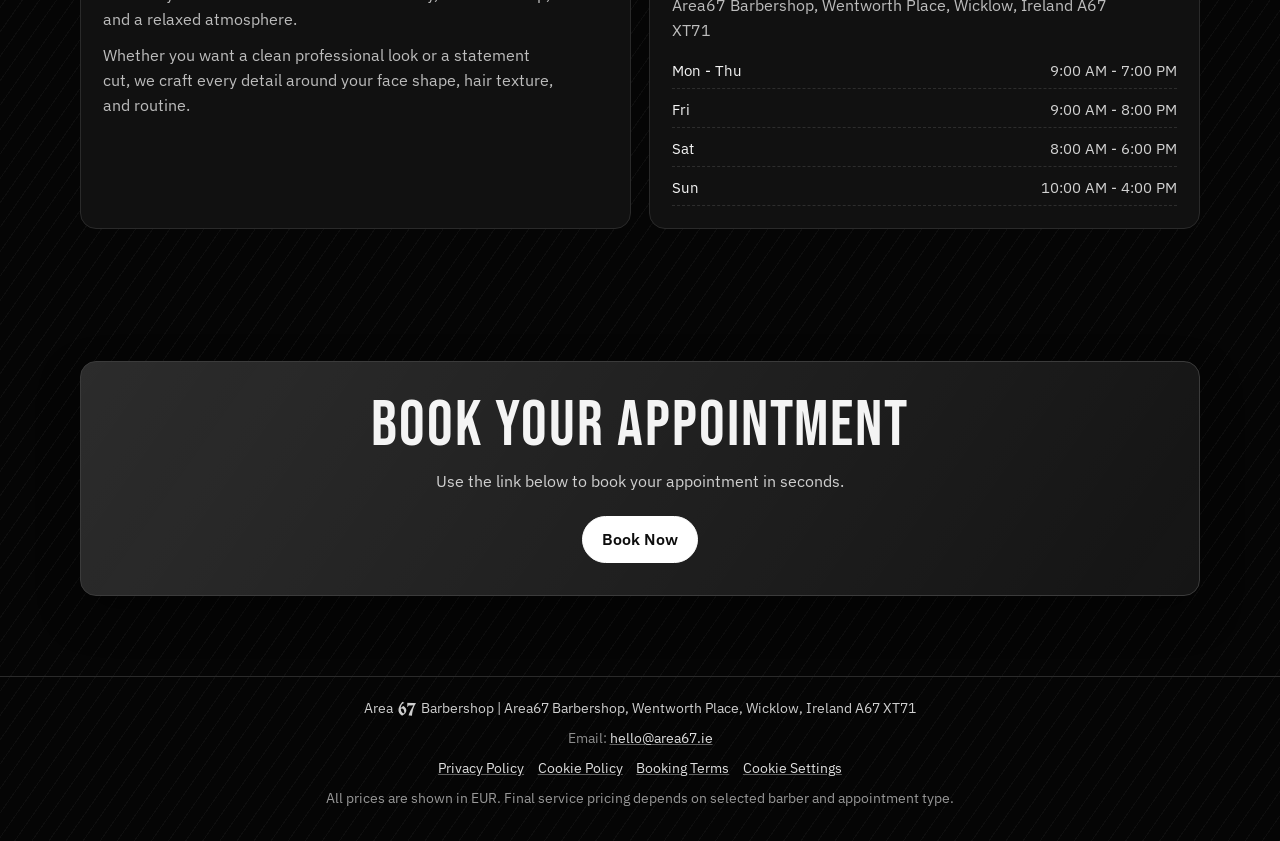
==== commit eaec4603: "updated wording" ====
--- a/index.html
+++ b/index.html
@@ -153,7 +153,7 @@
 
         <article class="panel" id="visit">
           <h2>Hours + Location</h2>
-          <p>Walk in or pre-book online. First coffee is on us.</p>
+          <p>Walk in or pre-book online.</p>
           <p>Area67 Barbershop, Wentworth Place, Wicklow, Ireland A67 XT71</p>
           <div class="hours" role="group" aria-label="Opening Hours">
             <div class="hours-row"><span>Mon - Thu</span><span>9:00 AM - 7:00 PM</span></div>
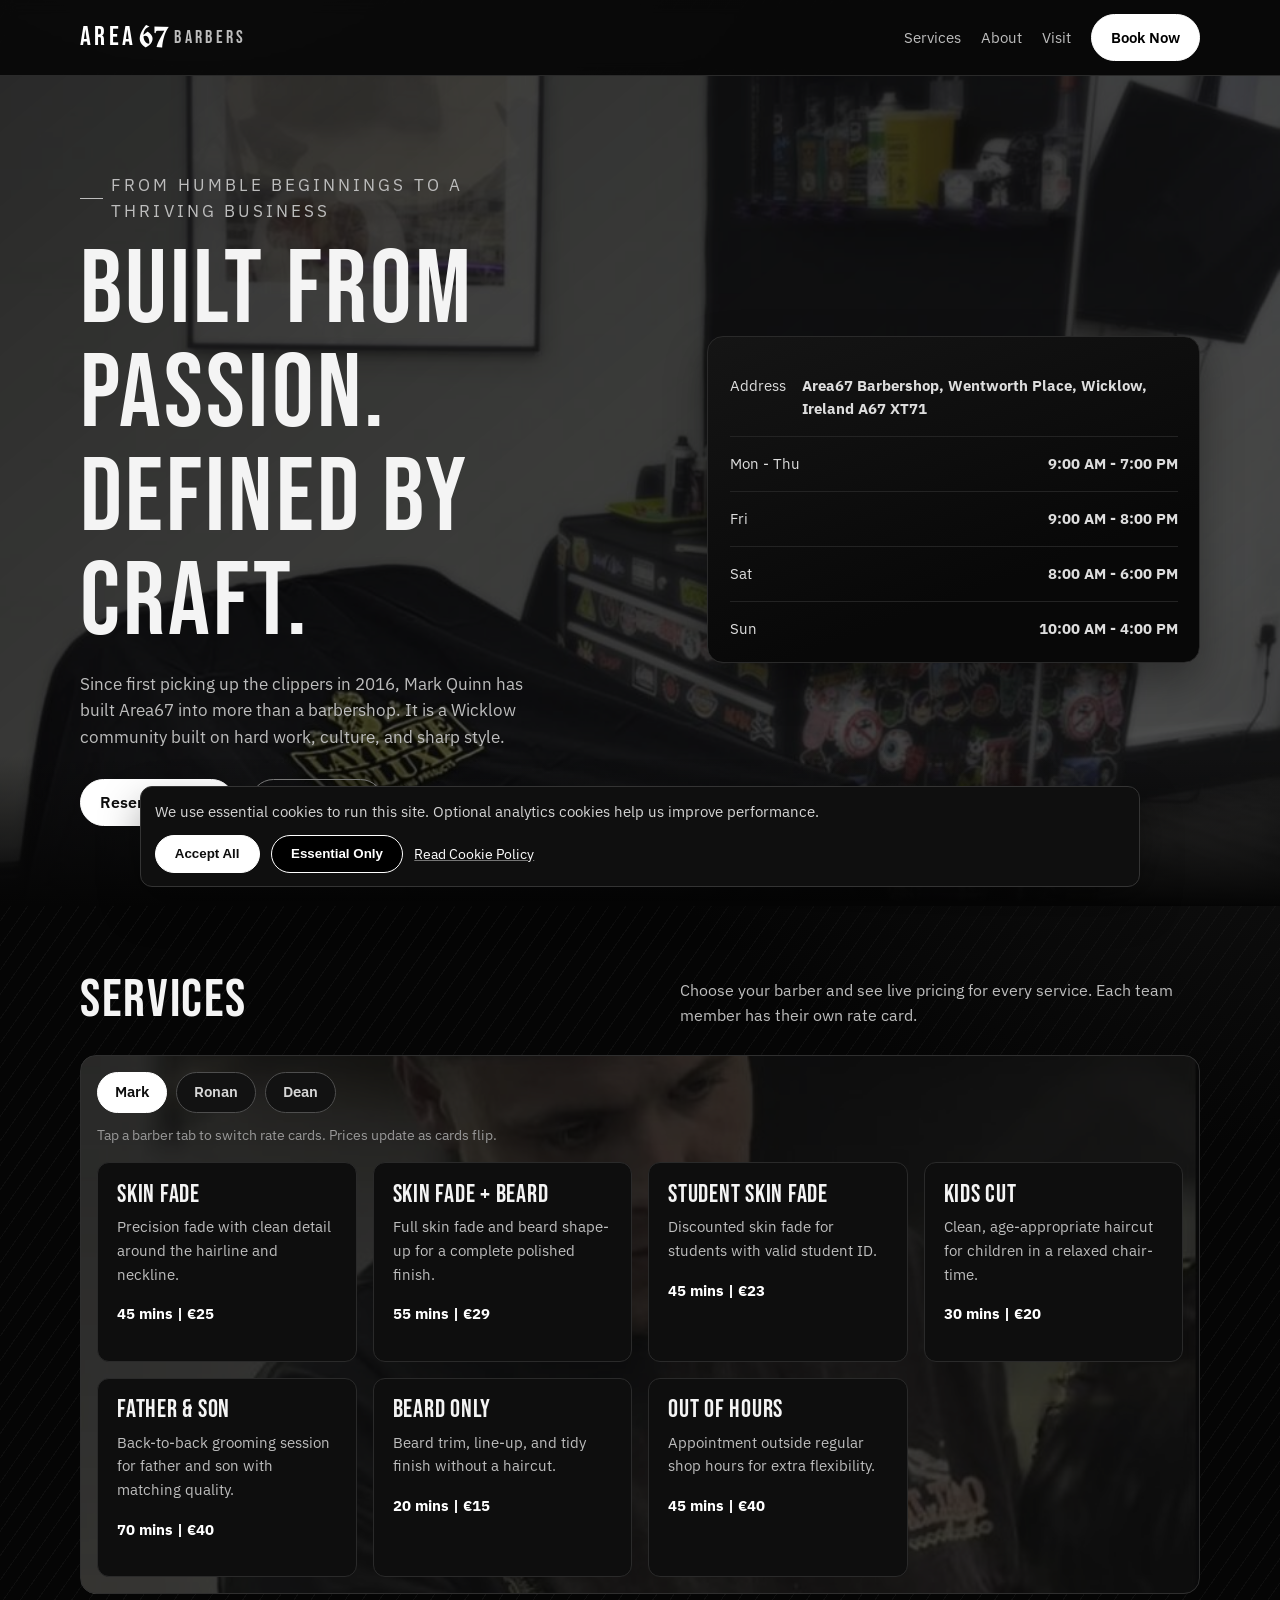
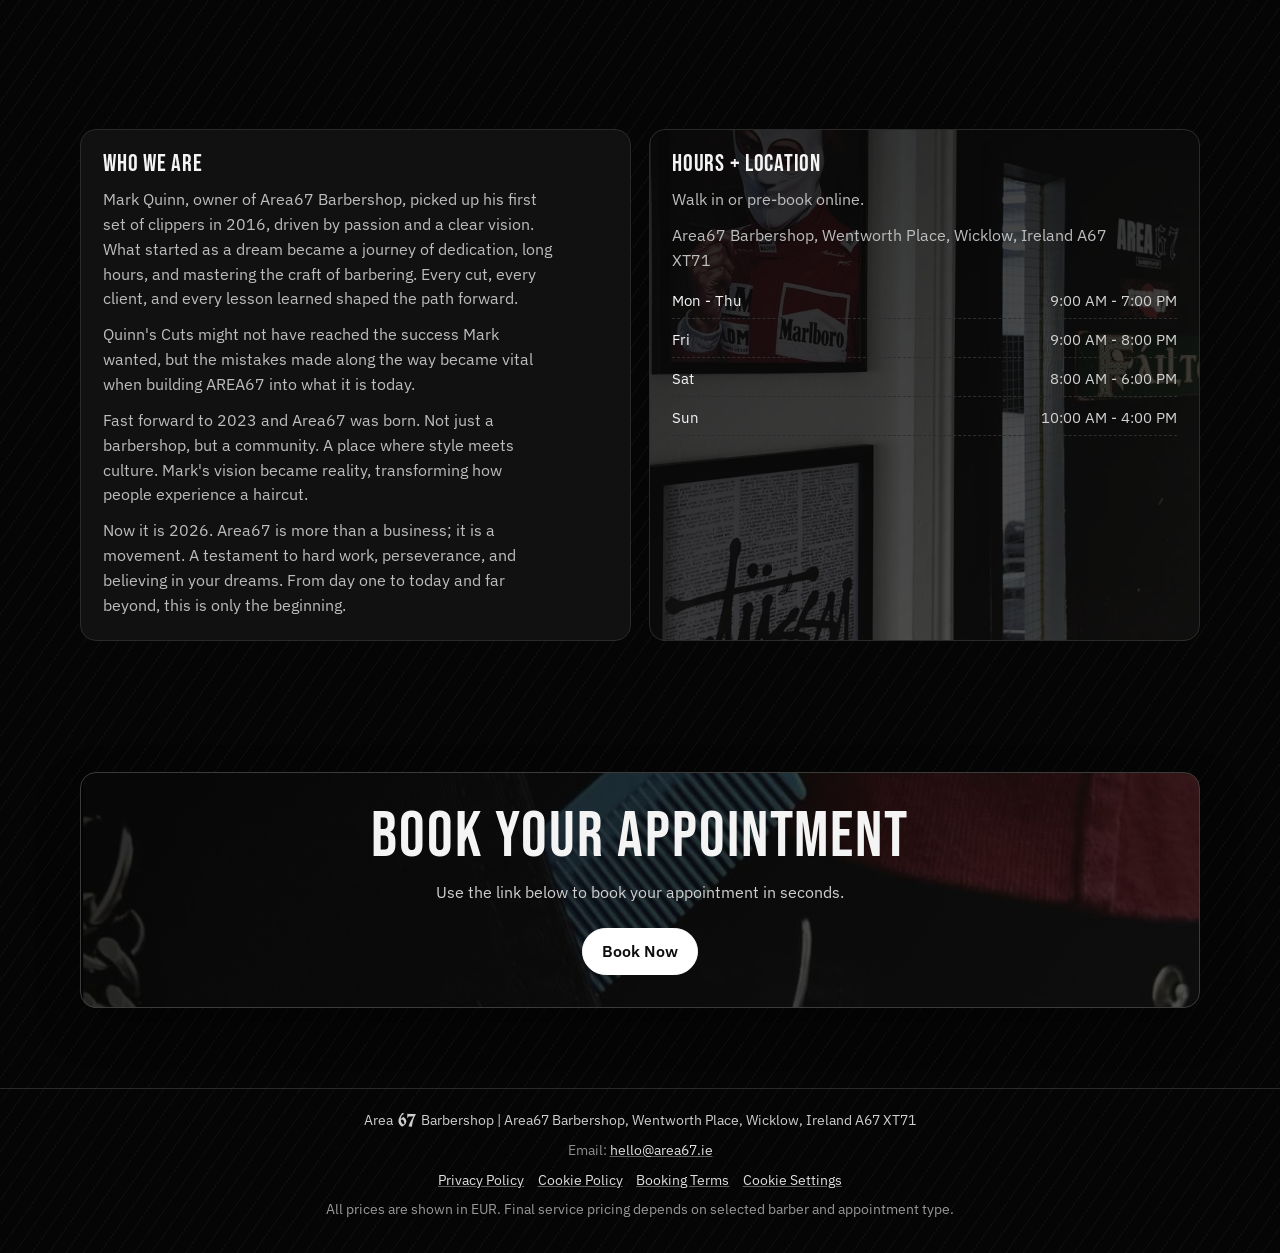
==== commit d597a785: "updated site to include images and changed navbar on mobile view to burger menu Co-authored-by: Copi" ====
--- a/index.html
+++ b/index.html
@@ -24,7 +24,19 @@
         <span class="mark-67">67</span>
         <span class="brand-sub">Barbers</span>
       </a>
-      <nav class="nav" aria-label="Primary">
+      <button
+        type="button"
+        class="menu-toggle"
+        id="menu-toggle"
+        aria-label="Toggle navigation"
+        aria-expanded="false"
+        aria-controls="primary-nav"
+      >
+        <span></span>
+        <span></span>
+        <span></span>
+      </button>
+      <nav class="nav" id="primary-nav" aria-label="Primary">
         <a href="#services">Services</a>
         <a href="#about">About</a>
         <a href="#visit">Visit</a>
@@ -42,11 +54,11 @@
     <section class="hero">
       <div class="wrap hero-grid">
         <div>
-          <p class="eyebrow" data-reveal="1">Precision Grooming</p>
-          <h1 data-reveal="2">CUT SHARP.<br>STAY LEGENDARY.</h1>
+          <p class="eyebrow" data-reveal="1">From Humble Beginnings to a Thriving Business</p>
+          <h1 data-reveal="2">BUILT FROM PASSION.<br>DEFINED BY CRAFT.</h1>
           <p data-reveal="3">
-            Area 67 is your local destination for clean fades, old-school razor work,
-            and modern style. Every appointment is tailored so you leave with confidence.
+            Since first picking up the clippers in 2016, Mark Quinn has built Area67 into more
+            than a barbershop. It is a Wicklow community built on hard work, culture, and sharp style.
           </p>
           <div class="hero-actions" data-reveal="4">
             <a class="btn btn-primary" href="#book">Reserve a Chair</a>
@@ -142,12 +154,24 @@
         <article class="panel">
           <h2>Who We Are</h2>
           <p>
-            Area 67 blends classic barber tradition with a bold, street-aware style.
-            Our team focuses on consistency, craftsmanship, and a relaxed atmosphere.
+            Mark Quinn, owner of Area67 Barbershop, picked up his first set of clippers in 2016,
+            driven by passion and a clear vision. What started as a dream became a journey of
+            dedication, long hours, and mastering the craft of barbering. Every cut, every client,
+            and every lesson learned shaped the path forward.
           </p>
           <p>
-            Whether you want a clean professional look or a statement cut, we craft
-            every detail around your face shape, hair texture, and routine.
+            Quinn's Cuts might not have reached the success Mark wanted, but the mistakes made
+            along the way became vital when building AREA67 into what it is today.
+          </p>
+          <p>
+            Fast forward to 2023 and Area67 was born. Not just a barbershop, but a community.
+            A place where style meets culture. Mark's vision became reality, transforming how
+            people experience a haircut.
+          </p>
+          <p>
+            Now it is <span id="current-year">2026</span>. Area67 is more than a business; it is a movement. A testament to
+            hard work, perseverance, and believing in your dreams. From day one to today and
+            far beyond, this is only the beginning.
           </p>
         </article>
 
@@ -218,31 +242,42 @@
         kidsCut: 20,
         fatherSon: 40,
         beardOnly: 15,
-        outOfHours: 35
+        outOfHours: 40
       },
       ronan: {
-        skinFade: 27,
-        skinFadeBeard: 31,
-        studentSkinFade: 24,
-        kidsCut: 21,
-        fatherSon: 43,
-        beardOnly: 16,
-        outOfHours: 37
+        skinFade: 25,
+        skinFadeBeard: 30,
+        studentSkinFade: 20,
+        kidsCut: 20,
+        fatherSon: 40,
+        beardOnly: 15,
+        outOfHours: 40
       },
       dean: {
-        skinFade: 30,
-        skinFadeBeard: 34,
-        studentSkinFade: 26,
-        kidsCut: 22,
-        fatherSon: 46,
-        beardOnly: 17,
-        outOfHours: 38
+        skinFade: 23,
+        skinFadeBeard: 25,
+        studentSkinFade: 20,
+        kidsCut: 20,
+        fatherSon: 40,
+        beardOnly: 15,
+        outOfHours: 40
       }
     };
 
     const barberTabs = document.querySelectorAll(".barber-tab");
     const servicePrices = document.querySelectorAll(".service-price");
     const servicesGrid = document.querySelector(".services-grid");
+    const servicesShell = document.querySelector(".services-shell");
+    const barberBackgroundByKey = {
+      mark: "images/mark.JPG",
+      ronan: "images/ronan.JPG",
+      dean: "images/dean.JPG"
+    };
+    const barberBackgroundPositionByKey = {
+      mark: "center 50%",
+      ronan: "center 40%",
+      dean: "center 40%"
+    };
     let priceUpdateTimer;
     let flipCleanupTimer;
     let activeBarber = "mark";
@@ -292,6 +327,12 @@
         tab.setAttribute("aria-selected", String(isSelected));
         tab.tabIndex = isSelected ? 0 : -1;
       });
+
+      const backgroundImage = barberBackgroundByKey[barberKey];
+      if (servicesShell && backgroundImage) {
+        servicesShell.style.setProperty("--barber-image", `url('${backgroundImage}')`);
+        servicesShell.style.setProperty("--barber-position", barberBackgroundPositionByKey[barberKey] || "center 50%");
+      }
     }
 
     barberTabs.forEach((tab, index) => {
@@ -334,6 +375,13 @@
     const cookieEssentialButton = document.getElementById("cookie-essential-only");
     const manageCookiesButton = document.getElementById("manage-cookies");
     const consentStorageKey = "area67_cookie_consent";
+    const currentYearEl = document.getElementById("current-year");
+    const menuToggle = document.getElementById("menu-toggle");
+    const primaryNav = document.getElementById("primary-nav");
+
+    if (currentYearEl) {
+      currentYearEl.textContent = String(new Date().getFullYear());
+    }
 
     function setCookieConsent(value) {
       localStorage.setItem(consentStorageKey, value);
@@ -376,6 +424,34 @@
     }
 
     initializeCookieConsent();
+
+    function closeMobileNav() {
+      if (!primaryNav || !menuToggle) {
+        return;
+      }
+      primaryNav.classList.remove("is-open");
+      menuToggle.setAttribute("aria-expanded", "false");
+    }
+
+    if (menuToggle && primaryNav) {
+      menuToggle.addEventListener("click", () => {
+        const nextExpanded = menuToggle.getAttribute("aria-expanded") !== "true";
+        menuToggle.setAttribute("aria-expanded", String(nextExpanded));
+        primaryNav.classList.toggle("is-open", nextExpanded);
+      });
+
+      primaryNav.querySelectorAll("a").forEach((link) => {
+        link.addEventListener("click", () => {
+          closeMobileNav();
+        });
+      });
+
+      window.addEventListener("resize", () => {
+        if (window.innerWidth > 950) {
+          closeMobileNav();
+        }
+      });
+    }
   </script>
 </body>
 </html>
--- a/styles.css
+++ b/styles.css
@@ -120,6 +120,26 @@
   color: var(--white);
 }
 
+.menu-toggle {
+  display: none;
+  width: 42px;
+  height: 42px;
+  border: 1px solid #4a4a4a;
+  border-radius: 10px;
+  background: rgba(10, 10, 10, 0.85);
+  align-items: center;
+  justify-content: center;
+  flex-direction: column;
+  gap: 5px;
+  cursor: pointer;
+}
+
+.menu-toggle span {
+  width: 18px;
+  height: 2px;
+  background: #ffffff;
+}
+
 .btn {
   display: inline-flex;
   align-items: center;
@@ -159,8 +179,28 @@
 }
 
 .hero {
+  position: relative;
+  background:
+    linear-gradient(140deg, rgba(0, 0, 0, 0.78), rgba(0, 0, 0, 0.58)),
+    url("images/seat.JPG") center 35% / cover no-repeat;
   padding: 6rem 0 5rem;
   overflow: clip;
+}
+
+.hero::after {
+  content: "";
+  position: absolute;
+  left: 0;
+  right: 0;
+  bottom: 0;
+  height: 150px;
+  pointer-events: none;
+  background: linear-gradient(to bottom, rgba(5, 5, 5, 0), var(--bg));
+}
+
+.hero .wrap {
+  position: relative;
+  z-index: 1;
 }
 
 .hero-grid {
@@ -262,10 +302,15 @@
 }
 
 .services-shell {
+  --barber-image: url("images/mark.JPG");
+  --barber-position: center 50%;
   border: 1px solid #2f2f2f;
   border-radius: var(--radius);
-  background: linear-gradient(180deg, rgba(255, 255, 255, 0.02), rgba(255, 255, 255, 0));
+  background:
+    linear-gradient(180deg, rgba(0, 0, 0, 0.78), rgba(0, 0, 0, 0.72)),
+    var(--barber-image) var(--barber-position) / cover no-repeat;
   padding: 1rem;
+  transition: background 300ms ease;
 }
 
 .barber-tabs {
@@ -392,6 +437,12 @@
   padding: 1.4rem;
 }
 
+#visit.panel {
+  background:
+    linear-gradient(140deg, rgba(0, 0, 0, 0.78), rgba(0, 0, 0, 0.62)),
+    url("images/shop.JPG") center center / cover no-repeat;
+}
+
 .panel p {
   color: var(--muted);
   margin-top: 0.7rem;
@@ -423,8 +474,8 @@
 
 .cta-box {
   background:
-    linear-gradient(125deg, rgba(255, 255, 255, 0.13), rgba(255, 255, 255, 0.03)),
-    #0d0d0d;
+    linear-gradient(125deg, rgba(0, 0, 0, 0.78), rgba(0, 0, 0, 0.58)),
+    url("images/barber.JPG") center 38% / cover no-repeat;
   border: 1px solid #3b3b3b;
   border-radius: var(--radius);
   padding: 2rem;
@@ -648,13 +699,41 @@
   }
 
   .topbar-inner {
-    flex-wrap: wrap;
-    gap: 0.85rem;
+    flex-wrap: nowrap;
+    gap: 0.65rem;
+    position: relative;
+  }
+
+  .menu-toggle {
+    display: inline-flex;
   }
 
   .nav {
+    position: absolute;
+    top: calc(100% + 0.55rem);
+    left: 0;
+    right: 0;
+    display: none;
+    flex-direction: column;
+    align-items: stretch;
+    gap: 0.55rem;
+    padding: 0.85rem;
+    border: 1px solid #2f2f2f;
+    border-radius: 12px;
+    background: rgba(10, 10, 10, 0.96);
+    backdrop-filter: blur(6px);
+  }
+
+  .nav.is-open {
+    display: flex;
+  }
+
+  .nav a {
+    padding: 0.45rem 0.2rem;
+  }
+
+  .nav .btn {
     width: 100%;
-    justify-content: space-between;
   }
 
   .hero {
@@ -678,7 +757,6 @@
   }
 
   .nav {
-    gap: 0.8rem;
     font-size: 0.9rem;
   }
 
